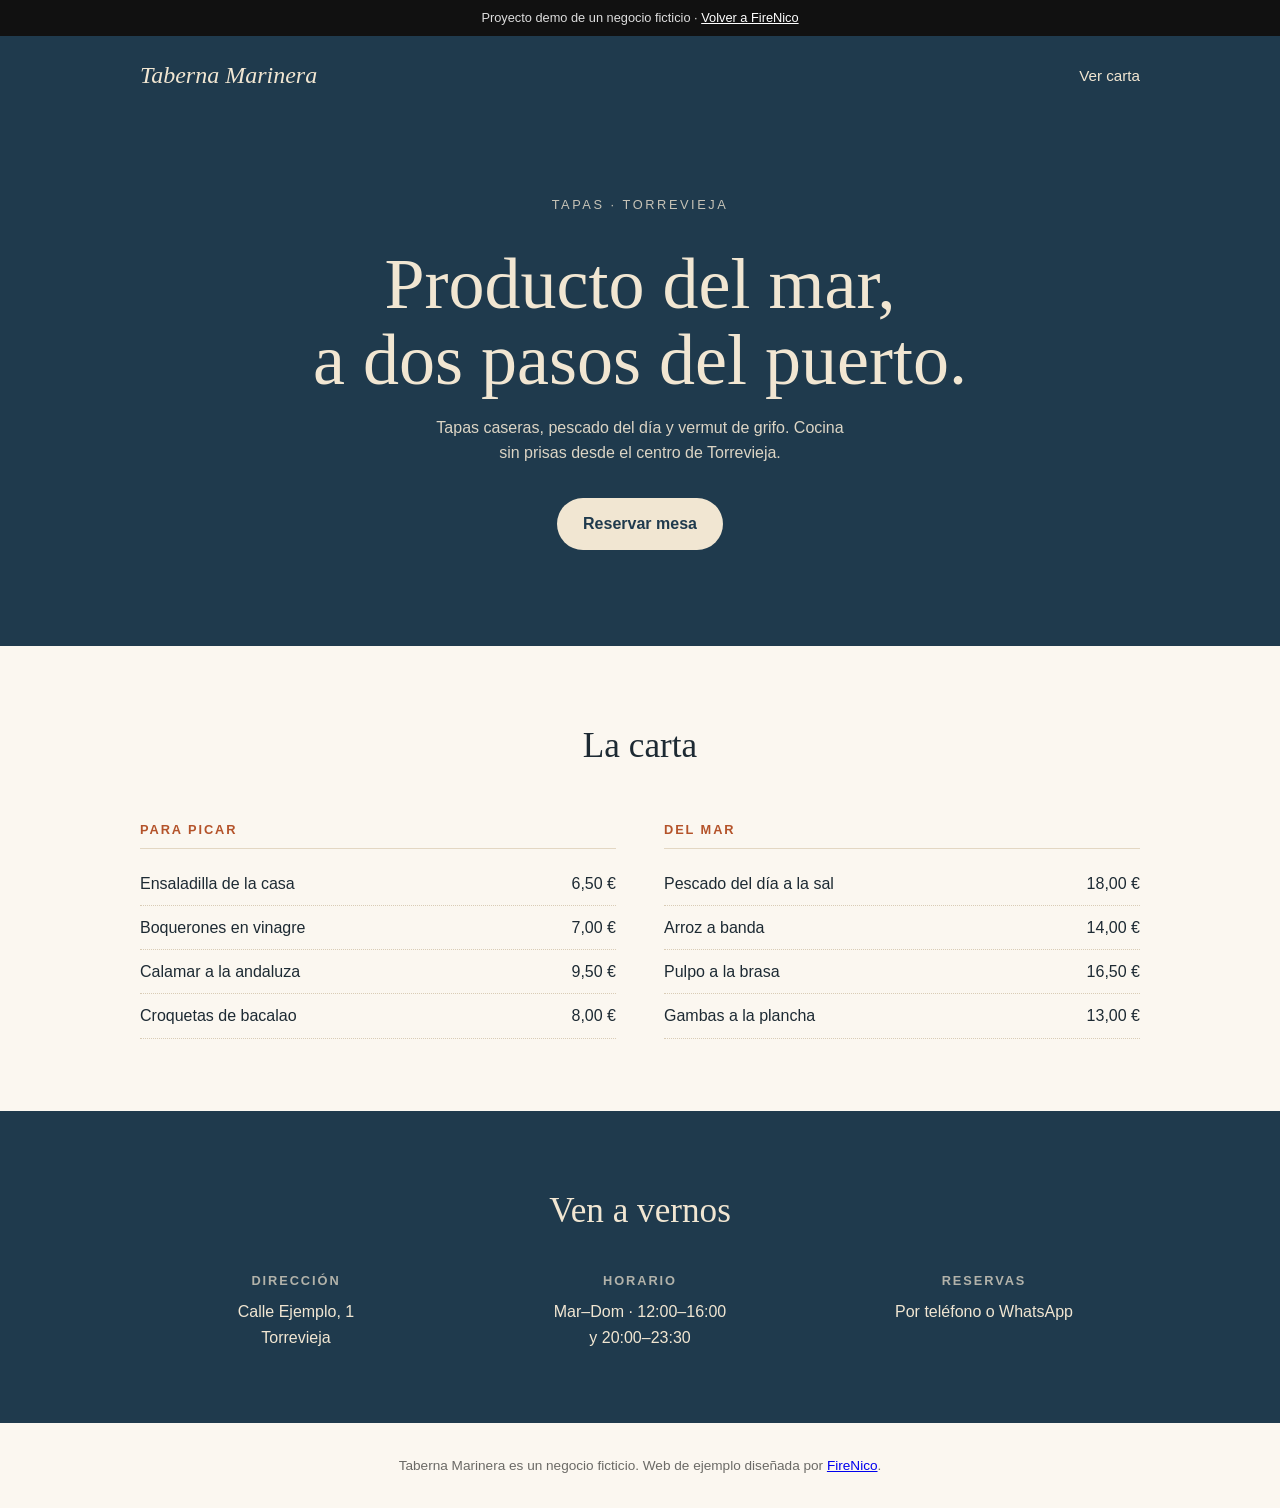
==== demos/bar/index.html @ e8dfed05 "Primera versión del portfolio" ====
<!DOCTYPE html>
<html lang="es">
<head>
  <meta charset="UTF-8">
  <meta name="viewport" content="width=device-width, initial-scale=1">
  <title>Taberna Marinera · Demo · FireNico</title>
  <meta name="description" content="Web de ejemplo para un bar de tapas en Torrevieja. Proyecto demo de FireNico.">
  <meta name="robots" content="noindex">
  <link rel="icon" href="../../favicon.svg" type="image/svg+xml">
  <style>
    :root { --navy:#1f3a4d; --sand:#f1e6d2; --cream:#fbf7f0; --ink:#1d2a33; --rust:#b4532a; }
    * { box-sizing: border-box; }
    body { margin:0; font-family: ui-sans-serif, -apple-system, "Segoe UI", Roboto, Arial, sans-serif; color:var(--ink); background:var(--cream); line-height:1.6; }
    .serif { font-family: Georgia, "Times New Roman", serif; }
    .wrap { width:min(100% - 2.5rem, 1000px); margin-inline:auto; }
    .demo-bar { background:#111; color:#ddd; font-size:.8rem; text-align:center; padding:.5rem 1rem; }
    .demo-bar a { color:#fff; }
    header { background:var(--navy); color:var(--sand); }
    .top { display:flex; justify-content:space-between; align-items:center; padding:1.25rem 0; }
    .brand { font-family: Georgia, serif; font-style:italic; font-size:1.5rem; }
    .top a { color:var(--sand); text-decoration:none; font-size:.95rem; }
    .hero { padding:5rem 0 6rem; text-align:center; }
    .hero p.kicker { letter-spacing:.2em; text-transform:uppercase; font-size:.8rem; opacity:.8; }
    .hero h1 { font-family: Georgia, serif; font-weight:400; font-size:clamp(2.5rem,7vw,4.5rem); margin:.5rem 0 1rem; line-height:1.05; }
    .hero p { max-width:46ch; margin:0 auto 2rem; opacity:.9; }
    .btn { display:inline-block; background:var(--sand); color:var(--navy); padding:.85rem 1.6rem; border-radius:999px; text-decoration:none; font-weight:600; }
    section { padding:4.5rem 0; }
    h2 { font-family: Georgia, serif; font-weight:400; font-size:2.2rem; margin:0 0 2rem; text-align:center; }
    .menu { display:grid; gap:3rem; grid-template-columns:repeat(auto-fit,minmax(280px,1fr)); }
    .menu h3 { font-size:.8rem; letter-spacing:.15em; text-transform:uppercase; color:var(--rust); border-bottom:1px solid #e3d7c3; padding-bottom:.5rem; }
    .item { display:flex; justify-content:space-between; gap:1rem; padding:.55rem 0; border-bottom:1px dotted #d9ccb6; }
    .item span:last-child { white-space:nowrap; font-variant-numeric: tabular-nums; }
    .info { background:var(--navy); color:var(--sand); }
    .info h2 { color:var(--sand); }
    .info-grid { display:grid; gap:2rem; grid-template-columns:repeat(auto-fit,minmax(220px,1fr)); text-align:center; }
    .info-grid h3 { font-size:.8rem; letter-spacing:.15em; text-transform:uppercase; opacity:.7; margin:0 0 .5rem; }
    .info-grid p { margin:0; }
    footer { text-align:center; padding:2rem 0; font-size:.85rem; color:#6b6a66; }
  </style>
</head>
<body>
  <div class="demo-bar">Proyecto demo de un negocio ficticio · <a href="../../">Volver a FireNico</a></div>

  <header>
    <div class="wrap top">
      <span class="brand">Taberna Marinera</span>
      <a href="#carta">Ver carta</a>
    </div>
    <div class="wrap hero">
      <p class="kicker">Tapas · Torrevieja</p>
      <h1>Producto del mar,<br>a dos pasos del puerto.</h1>
      <p>Tapas caseras, pescado del día y vermut de grifo. Cocina sin prisas desde el centro de Torrevieja.</p>
      <a class="btn" href="#reservas">Reservar mesa</a>
    </div>
  </header>

  <main>
    <section id="carta">
      <div class="wrap">
        <h2>La carta</h2>
        <div class="menu">
          <div>
            <h3>Para picar</h3>
            <div class="item"><span>Ensaladilla de la casa</span><span>6,50 €</span></div>
            <div class="item"><span>Boquerones en vinagre</span><span>7,00 €</span></div>
            <div class="item"><span>Calamar a la andaluza</span><span>9,50 €</span></div>
            <div class="item"><span>Croquetas de bacalao</span><span>8,00 €</span></div>
          </div>
          <div>
            <h3>Del mar</h3>
            <div class="item"><span>Pescado del día a la sal</span><span>18,00 €</span></div>
            <div class="item"><span>Arroz a banda</span><span>14,00 €</span></div>
            <div class="item"><span>Pulpo a la brasa</span><span>16,50 €</span></div>
            <div class="item"><span>Gambas a la plancha</span><span>13,00 €</span></div>
          </div>
        </div>
      </div>
    </section>

    <section class="info" id="reservas">
      <div class="wrap">
        <h2>Ven a vernos</h2>
        <div class="info-grid">
          <div><h3>Dirección</h3><p>Calle Ejemplo, 1<br>Torrevieja</p></div>
          <div><h3>Horario</h3><p>Mar–Dom · 12:00–16:00<br>y 20:00–23:30</p></div>
          <div><h3>Reservas</h3><p>Por teléfono o WhatsApp</p></div>
        </div>
      </div>
    </section>
  </main>

  <footer>Taberna Marinera es un negocio ficticio. Web de ejemplo diseñada por <a href="../../">FireNico</a>.</footer>
</body>
</html>
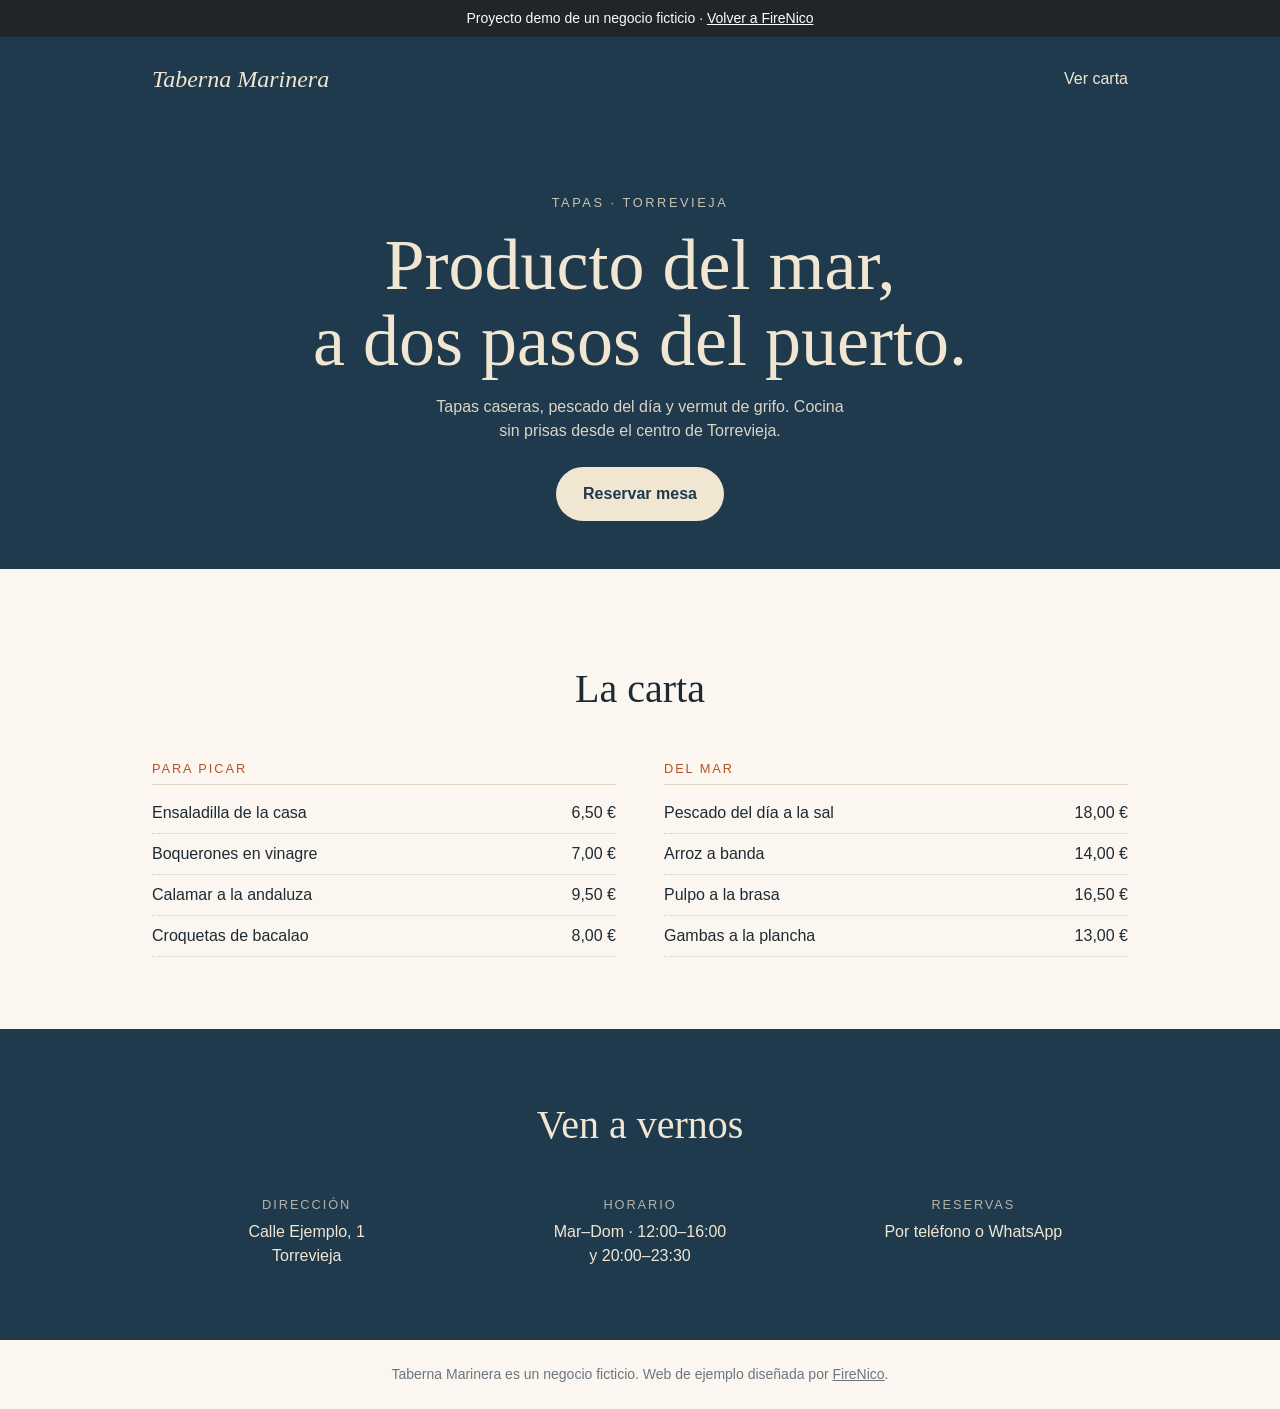
==== commit e23fa851: "Maquetar el proyecto con Bootstrap 5.3 - Bootstrap 5.3.3 servido en local (vendor/bootstrap), sin CD" ====
--- a/demos/bar/index.html
+++ b/demos/bar/index.html
@@ -7,88 +7,78 @@
   <meta name="description" content="Web de ejemplo para un bar de tapas en Torrevieja. Proyecto demo de FireNico.">
   <meta name="robots" content="noindex">
   <link rel="icon" href="../../favicon.svg" type="image/svg+xml">
+  <link rel="stylesheet" href="../../vendor/bootstrap/bootstrap.min.css">
   <style>
-    :root { --navy:#1f3a4d; --sand:#f1e6d2; --cream:#fbf7f0; --ink:#1d2a33; --rust:#b4532a; }
-    * { box-sizing: border-box; }
-    body { margin:0; font-family: ui-sans-serif, -apple-system, "Segoe UI", Roboto, Arial, sans-serif; color:var(--ink); background:var(--cream); line-height:1.6; }
+    :root {
+      --navy:#1f3a4d; --sand:#f1e6d2; --cream:#fbf7f0; --ink:#1d2a33; --rust:#b4532a;
+      --bs-body-bg: var(--cream); --bs-body-color: var(--ink);
+      --bs-body-font-family: ui-sans-serif, -apple-system, "Segoe UI", Roboto, Arial, sans-serif;
+    }
+    a { color: inherit; }
     .serif { font-family: Georgia, "Times New Roman", serif; }
-    .wrap { width:min(100% - 2.5rem, 1000px); margin-inline:auto; }
-    .demo-bar { background:#111; color:#ddd; font-size:.8rem; text-align:center; padding:.5rem 1rem; }
-    .demo-bar a { color:#fff; }
-    header { background:var(--navy); color:var(--sand); }
-    .top { display:flex; justify-content:space-between; align-items:center; padding:1.25rem 0; }
-    .brand { font-family: Georgia, serif; font-style:italic; font-size:1.5rem; }
-    .top a { color:var(--sand); text-decoration:none; font-size:.95rem; }
-    .hero { padding:5rem 0 6rem; text-align:center; }
-    .hero p.kicker { letter-spacing:.2em; text-transform:uppercase; font-size:.8rem; opacity:.8; }
-    .hero h1 { font-family: Georgia, serif; font-weight:400; font-size:clamp(2.5rem,7vw,4.5rem); margin:.5rem 0 1rem; line-height:1.05; }
-    .hero p { max-width:46ch; margin:0 auto 2rem; opacity:.9; }
-    .btn { display:inline-block; background:var(--sand); color:var(--navy); padding:.85rem 1.6rem; border-radius:999px; text-decoration:none; font-weight:600; }
-    section { padding:4.5rem 0; }
-    h2 { font-family: Georgia, serif; font-weight:400; font-size:2.2rem; margin:0 0 2rem; text-align:center; }
-    .menu { display:grid; gap:3rem; grid-template-columns:repeat(auto-fit,minmax(280px,1fr)); }
-    .menu h3 { font-size:.8rem; letter-spacing:.15em; text-transform:uppercase; color:var(--rust); border-bottom:1px solid #e3d7c3; padding-bottom:.5rem; }
-    .item { display:flex; justify-content:space-between; gap:1rem; padding:.55rem 0; border-bottom:1px dotted #d9ccb6; }
-    .item span:last-child { white-space:nowrap; font-variant-numeric: tabular-nums; }
-    .info { background:var(--navy); color:var(--sand); }
-    .info h2 { color:var(--sand); }
-    .info-grid { display:grid; gap:2rem; grid-template-columns:repeat(auto-fit,minmax(220px,1fr)); text-align:center; }
-    .info-grid h3 { font-size:.8rem; letter-spacing:.15em; text-transform:uppercase; opacity:.7; margin:0 0 .5rem; }
-    .info-grid p { margin:0; }
-    footer { text-align:center; padding:2rem 0; font-size:.85rem; color:#6b6a66; }
+    .bg-navy { background: var(--navy); color: var(--sand); }
+    .text-rust { color: var(--rust); }
+    .kicker { letter-spacing:.2em; font-size:.8rem; opacity:.8; }
+    .hero-title { font-size:clamp(2.5rem,7vw,4.5rem); line-height:1.05; }
+    .hero-text { max-width:46ch; opacity:.9; }
+    .btn-sand { --bs-btn-bg: var(--sand); --bs-btn-color: var(--navy); --bs-btn-hover-bg: #fff; --bs-btn-hover-color: var(--navy); --bs-btn-padding-x: 1.6rem; --bs-btn-padding-y: .85rem; --bs-btn-font-weight: 600; }
+    .menu-head { font-size:.8rem; letter-spacing:.15em; border-bottom:1px solid #e3d7c3; }
+    .menu-item { border-bottom:1px dotted #d9ccb6; }
+    .menu-item span:last-child { font-variant-numeric: tabular-nums; }
+    .info-head { font-size:.8rem; letter-spacing:.15em; opacity:.7; }
   </style>
 </head>
 <body>
-  <div class="demo-bar">Proyecto demo de un negocio ficticio · <a href="../../">Volver a FireNico</a></div>
+  <div class="bg-dark text-light small text-center py-2 px-3">Proyecto demo de un negocio ficticio · <a class="text-white" href="../../">Volver a FireNico</a></div>
 
-  <header>
-    <div class="wrap top">
-      <span class="brand">Taberna Marinera</span>
-      <a href="#carta">Ver carta</a>
+  <header class="bg-navy">
+    <div class="container d-flex justify-content-between align-items-center py-4" style="max-width:1000px">
+      <span class="serif fst-italic fs-4">Taberna Marinera</span>
+      <a class="text-decoration-none" href="#carta">Ver carta</a>
     </div>
-    <div class="wrap hero">
-      <p class="kicker">Tapas · Torrevieja</p>
-      <h1>Producto del mar,<br>a dos pasos del puerto.</h1>
-      <p>Tapas caseras, pescado del día y vermut de grifo. Cocina sin prisas desde el centro de Torrevieja.</p>
-      <a class="btn" href="#reservas">Reservar mesa</a>
+    <div class="container text-center pt-5 pb-5 mb-4" style="max-width:1000px">
+      <p class="kicker text-uppercase mt-4">Tapas · Torrevieja</p>
+      <h1 class="hero-title serif fw-normal mt-2 mb-3">Producto del mar,<br>a dos pasos del puerto.</h1>
+      <p class="hero-text mx-auto mb-4">Tapas caseras, pescado del día y vermut de grifo. Cocina sin prisas desde el centro de Torrevieja.</p>
+      <a class="btn btn-sand rounded-pill" href="#reservas">Reservar mesa</a>
     </div>
   </header>
 
   <main>
-    <section id="carta">
-      <div class="wrap">
-        <h2>La carta</h2>
-        <div class="menu">
-          <div>
-            <h3>Para picar</h3>
-            <div class="item"><span>Ensaladilla de la casa</span><span>6,50 €</span></div>
-            <div class="item"><span>Boquerones en vinagre</span><span>7,00 €</span></div>
-            <div class="item"><span>Calamar a la andaluza</span><span>9,50 €</span></div>
-            <div class="item"><span>Croquetas de bacalao</span><span>8,00 €</span></div>
+    <section id="carta" class="py-5">
+      <div class="container py-lg-4" style="max-width:1000px">
+        <h2 class="serif fw-normal display-6 text-center mb-5">La carta</h2>
+        <div class="row g-5">
+          <div class="col-md-6">
+            <h3 class="menu-head text-uppercase text-rust pb-2">Para picar</h3>
+            <div class="menu-item d-flex justify-content-between gap-3 py-2"><span>Ensaladilla de la casa</span><span class="text-nowrap">6,50 €</span></div>
+            <div class="menu-item d-flex justify-content-between gap-3 py-2"><span>Boquerones en vinagre</span><span class="text-nowrap">7,00 €</span></div>
+            <div class="menu-item d-flex justify-content-between gap-3 py-2"><span>Calamar a la andaluza</span><span class="text-nowrap">9,50 €</span></div>
+            <div class="menu-item d-flex justify-content-between gap-3 py-2"><span>Croquetas de bacalao</span><span class="text-nowrap">8,00 €</span></div>
           </div>
-          <div>
-            <h3>Del mar</h3>
-            <div class="item"><span>Pescado del día a la sal</span><span>18,00 €</span></div>
-            <div class="item"><span>Arroz a banda</span><span>14,00 €</span></div>
-            <div class="item"><span>Pulpo a la brasa</span><span>16,50 €</span></div>
-            <div class="item"><span>Gambas a la plancha</span><span>13,00 €</span></div>
+          <div class="col-md-6">
+            <h3 class="menu-head text-uppercase text-rust pb-2">Del mar</h3>
+            <div class="menu-item d-flex justify-content-between gap-3 py-2"><span>Pescado del día a la sal</span><span class="text-nowrap">18,00 €</span></div>
+            <div class="menu-item d-flex justify-content-between gap-3 py-2"><span>Arroz a banda</span><span class="text-nowrap">14,00 €</span></div>
+            <div class="menu-item d-flex justify-content-between gap-3 py-2"><span>Pulpo a la brasa</span><span class="text-nowrap">16,50 €</span></div>
+            <div class="menu-item d-flex justify-content-between gap-3 py-2"><span>Gambas a la plancha</span><span class="text-nowrap">13,00 €</span></div>
           </div>
         </div>
       </div>
     </section>
 
-    <section class="info" id="reservas">
-      <div class="wrap">
-        <h2>Ven a vernos</h2>
-        <div class="info-grid">
-          <div><h3>Dirección</h3><p>Calle Ejemplo, 1<br>Torrevieja</p></div>
-          <div><h3>Horario</h3><p>Mar–Dom · 12:00–16:00<br>y 20:00–23:30</p></div>
-          <div><h3>Reservas</h3><p>Por teléfono o WhatsApp</p></div>
+    <section id="reservas" class="bg-navy py-5">
+      <div class="container py-lg-4" style="max-width:1000px">
+        <h2 class="serif fw-normal display-6 text-center mb-5">Ven a vernos</h2>
+        <div class="row row-cols-1 row-cols-md-3 g-4 text-center">
+          <div class="col"><h3 class="info-head text-uppercase mb-2">Dirección</h3><p class="mb-0">Calle Ejemplo, 1<br>Torrevieja</p></div>
+          <div class="col"><h3 class="info-head text-uppercase mb-2">Horario</h3><p class="mb-0">Mar–Dom · 12:00–16:00<br>y 20:00–23:30</p></div>
+          <div class="col"><h3 class="info-head text-uppercase mb-2">Reservas</h3><p class="mb-0">Por teléfono o WhatsApp</p></div>
         </div>
       </div>
     </section>
   </main>
 
-  <footer>Taberna Marinera es un negocio ficticio. Web de ejemplo diseñada por <a href="../../">FireNico</a>.</footer>
+  <footer class="text-center py-4 small text-secondary">Taberna Marinera es un negocio ficticio. Web de ejemplo diseñada por <a href="../../">FireNico</a>.</footer>
 </body>
 </html>
